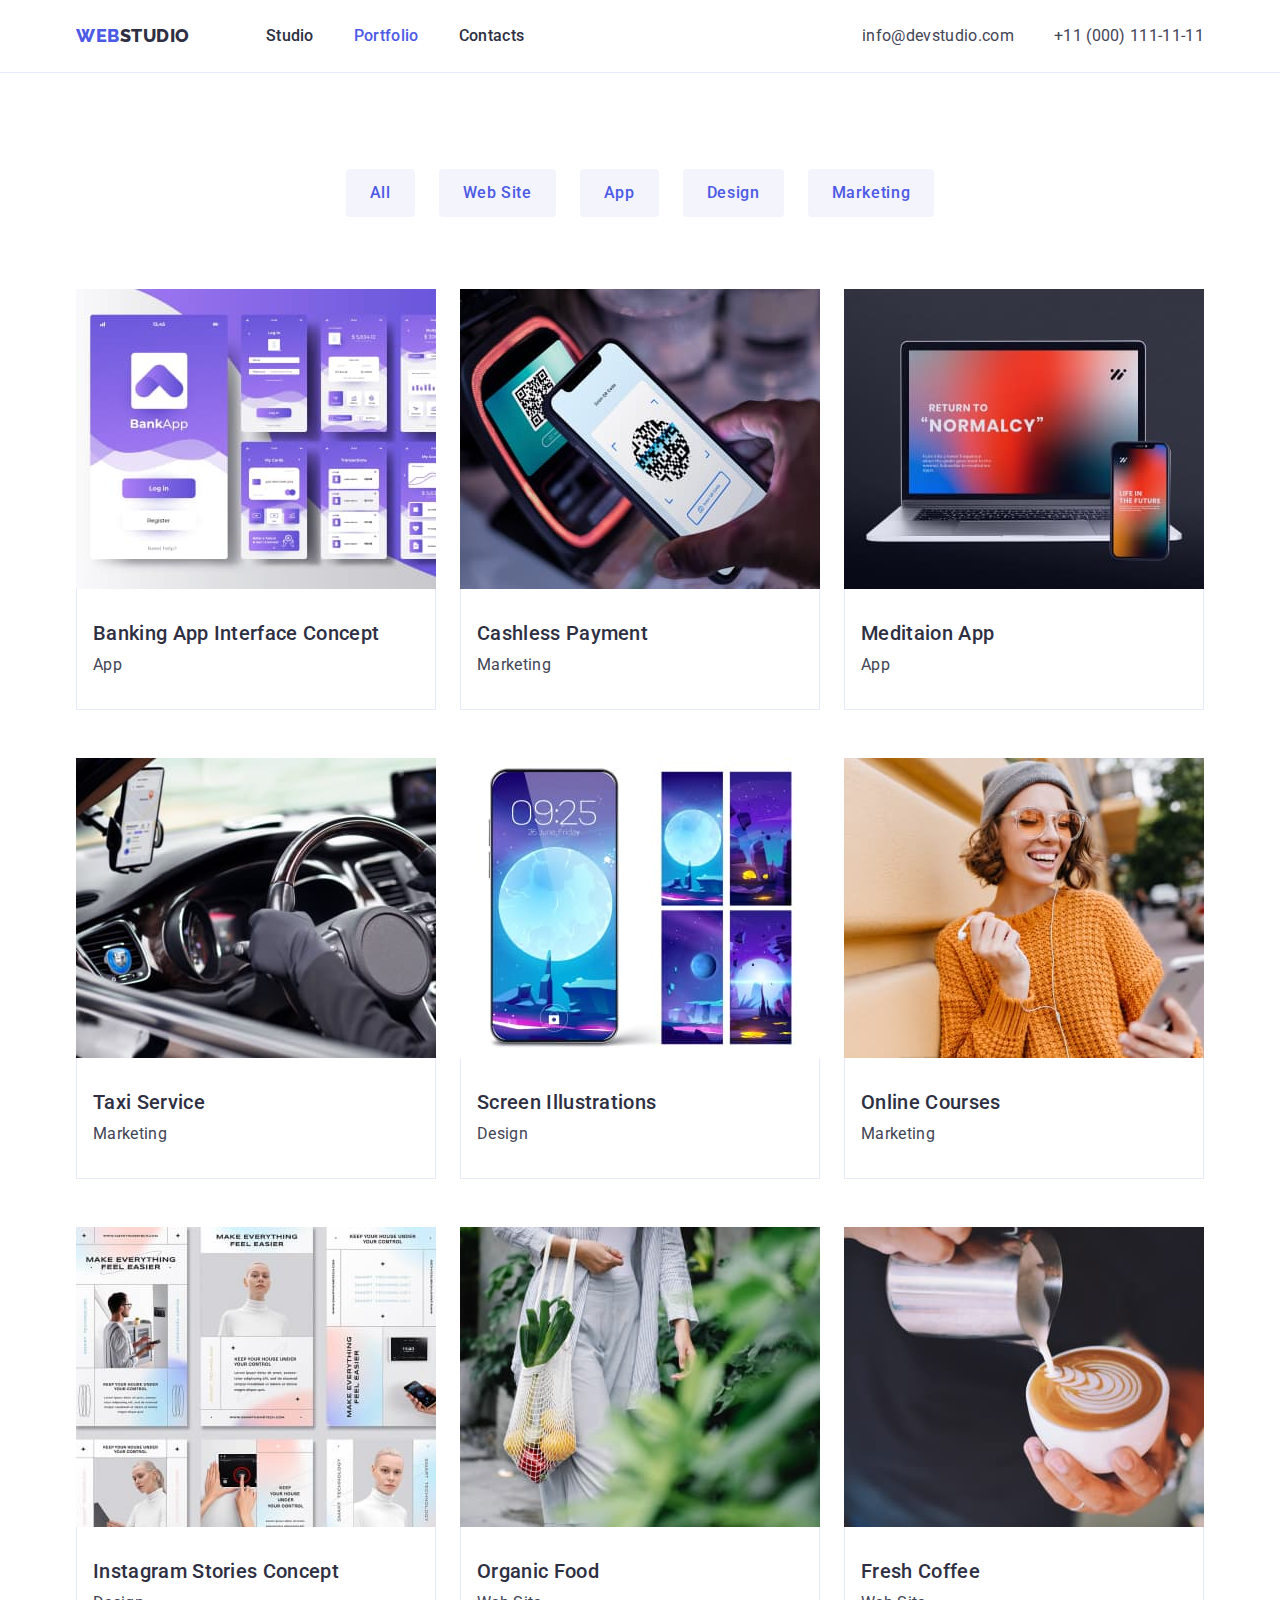
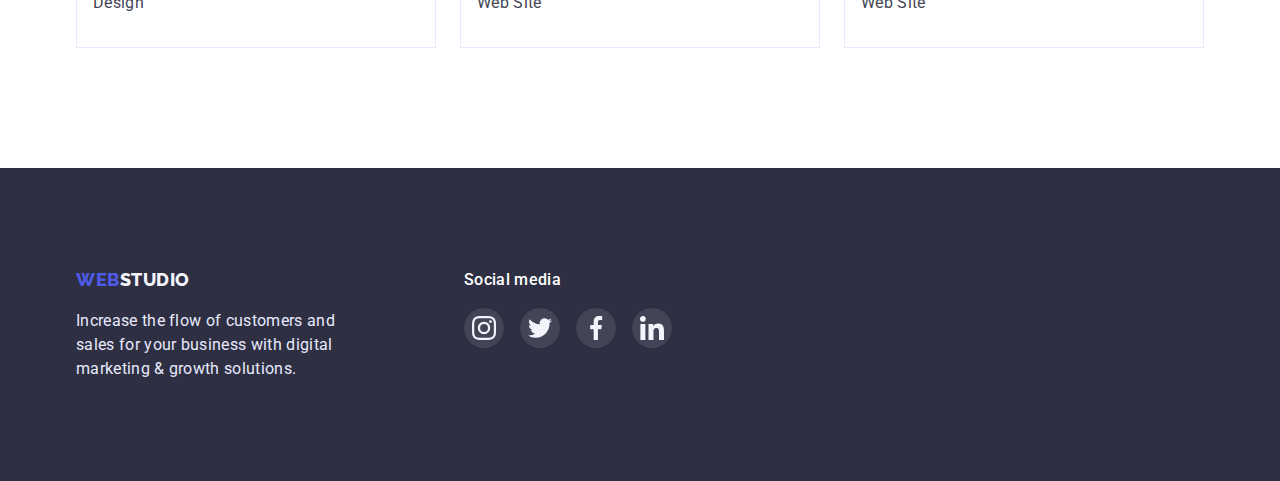
==== portfolio.html @ ae58b8f3 "1" ====
<!DOCTYPE html>
<html lang="en">

<head>
    <meta charset="UTF-8">
    <meta http-equiv="X-UA-Compatible" content="IE=edge">
    <meta name="viewport" content="width=device-width, initial-scale=1.0">
    <title>Document</title>
    <link
        href="https://fonts.googleapis.com/css2?family=Raleway:wght@800&family=Roboto:wght@400;500;700;900&display=swap"
        rel="stylesheet">
    <link rel="stylesheet"
        href="https://cdnjs.cloudflare.com/ajax/libs/modern-normalize/1.1.0/modern-normalize.min.css">
    <link rel="stylesheet" href="./css/styles.css">
</head>

<body>
    <header class="header">
        <div class="container flex-container">
            <nav class="header-navi">
                <a href="index.html" class="logo link"><span class="logo-blue">web</span>studio</a>

                <ul class="header-link">
                    <li class="navi-first"><a href="index.html" class="link hov">Studio</a></li>
                    <li class="navi-first"><a href="portfolio.html" class="link hov current">Portfolio</a></li>
                    <li class="navi-first"><a href="" class="link hov">Contacts</a></li>
                </ul>
            </nav>
            <ul class="header-navi-sect">
                <li class="navi-second"><a href="mailto:info@devstudio.com" class="link hov">info@devstudio.com</a>
                </li>
                <li class="navi-second"><a href="tel:+11(000)1111111" class="link hov">+11 (000) 111-11-11</a>
                </li>

            </ul>
        </div>
    </header>
    <main>
        <section class="many-buttons">
            <h1 class="not-text">скритий заголовок</h1>
            <div class="container">
                <ul class="many-buttons-link">
                    <li class="many-buttons-li"><button class="btn" type="button">All</button></li>
                    <li class="many-buttons-li"><button class="btn" type="button">Web Site</button></li>
                    <li class="many-buttons-li"><button class="btn" type="button">App</button></li>
                    <li class="many-buttons-li"><button class="btn" type="button">Design</button></li>
                    <li class="many-buttons-li"><button class="btn" type="button">Marketing</button></li>
                </ul>
            </div>
            <div class="container">
                <ul class="card-set-sec">
                    <li class="many-ikon"><a class="link" href=""><img src="./images/bankingappinterfaceconcept.jpg"
                                alt="banking" width="360">
                            <div class="card-item">
                                <h3 class="many-ikon-name">Banking App Interface Concept</h3>
                                <p class="many-ikon-text">App</p>
                            </div>
                        </a>
                    </li>
                    <li class="many-ikon"><a class="link" href=""><img src="./images/cashlesspayment.jpg"
                                alt="cashlesspayment" width="360">
                            <div class="card-item">
                                <h3 class="many-ikon-name">Cashless Payment</h3>
                                <p class="many-ikon-text">Marketing</p>
                            </div>
                        </a>
                    </li>
                    <li class="many-ikon"><a class="link" href=""><img src="./images/meditaionapp.jpg"
                                alt="meditaionapp" width="360">
                            <div class="card-item">
                                <h3 class="many-ikon-name">Meditaion App</h3>
                                <p class="many-ikon-text">App</p>
                            </div>
                        </a>
                    </li>
                    <li class="many-ikon"><a class="link" href=""><img src="./images/taxiservice.jpg" alt="taxiservice"
                                width="360">
                            <div class="card-item">
                                <h3 class="many-ikon-name">Taxi Service</h3>
                                <p class="many-ikon-text">Marketing</p>
                            </div>
                        </a>
                    </li>
                    <li class="many-ikon"><a class="link" href=""><img src="./images/screenillustrations.jpg"
                                alt="screenillustrations" width="360">
                            <div class="card-item">
                                <h3 class="many-ikon-name">Screen Illustrations</h3>
                                <p class="many-ikon-text">Design</p>
                            </div>
                        </a>
                    </li>
                    <li class="many-ikon"><a class="link" href=""><img src="./images/onlinecourses.jpg"
                                alt="onlinecourses" width="360">
                            <div class="card-item">
                                <h3 class="many-ikon-name">Online Courses</h3>
                                <p class="many-ikon-text">Marketing</p>
                            </div>
                        </a>
                    </li>
                    <li class="many-ikon"><a class="link" href=""><img src="./images/instagramstoriesconcept.jpg"
                                alt="instagramstoriesconcept" width="360">
                            <div class="card-item">
                                <h3 class="many-ikon-name">Instagram Stories Concept</h3>
                                <p class="many-ikon-text">Design</p>
                            </div>
                        </a>
                    </li>
                    <li class="many-ikon"><a class="link" href=""><img src="./images/organicfood.jpg" alt="organicfood"
                                width="360">
                            <div class="card-item">
                                <h3 class="many-ikon-name">Organic Food</h3>
                                <p class="many-ikon-text">Web Site</p>
                            </div>
                        </a>
                    </li>
                    <li class="many-ikon"><a class="link" href=""><img src="./images/freshcoffee.jpg" alt="freshcoffee"
                                width="360">
                            <div class="card-item">
                                <h3 class="many-ikon-name">Fresh Coffee</h3>
                                <p class="many-ikon-text">Web Site</p>
                            </div>
                        </a>
                    </li>
                </ul>
            </div>
        </section>

    </main>
    <footer class="footer">
        <div class="container footer-container">
            <div>
                <a href="index.html" class="logo link"><span class="logo-blue">web</span><span
                        class="logo logo-white">studio</span></a>
                <p class="footer-text">Increase the flow of customers and sales for your business with digital marketing
                    &
                    growth solutions.</p>
            </div>

            <div class="footer-soc">
                <p class="footer-soc-text">Social media</p>
                <ul class="footer-soc-btn">
                    <li><a class="footer-soc-li link" href="https../instagram.com" aria-label="instagram"
                            target="_blank" rel="noopener noreferrer">
                            <svg class="footer-soc-icon" width="24" height="24">
                                <use href="./images/icons.svg#icon-instagram"></use>
                            </svg>
                        </a>
                    </li>
                    <li>
                        <a class="footer-soc-li link" href="https../twitter.com" aria-label="instagram" target="_blank"
                            rel="noopener noreferrer">
                            <svg class="footer-soc-icon" width="24" height="24">
                                <use href="./images/icons.svg#icon-twitter"></use>
                            </svg>
                        </a>
                    </li>
                    <li>
                        <a class="footer-soc-li link" href="https../facebook.com" aria-label="instagram" target="_blank"
                            rel="noopener noreferrer">
                            <svg class="footer-soc-icon" width="24" height="24">
                                <use href="./images/icons.svg#icon-facebook"></use>
                            </svg>
                        </a>
                    </li>
                    <li>
                        <a class="footer-soc-li link" href="https../linkedin.com" aria-label="instagram" target="_blank"
                            rel="noopener noreferrer">
                            <svg class="footer-soc-icon" width="24" height="24">
                                <use href="./images/icons.svg#icon-linkedin"></use>
                            </svg>
                        </a>
                    </li>
                </ul>
            </div>
        </div>
    </footer>

</body>

</html>
---- css/styles.css ----
:root {
  /*head*/
  --logo-first: #4d5ae5;
  --logo-sec: #2e2f42;
  --logo-thr: #f4f4fd;
  --head-text: #2e2f42;
  --head-adres: #434455;
  /*main*/
  --hero-text: #ffffff;
  --hero-button-text: #ffffff;
  --hero-button: #4d5ae5;
  --text-main: #434455;
  --text-accent: #2e2f42;
  --text-accent-h2: #2e2f42;
  --bgr-main: #2e2f42;
  --bgr-first: #e5e5e5;
  --bgr-sec: #f4f4fd;
  --bgr-many-button: #f4f4fd;
  --text-many-button: #4d5ae5;
  --link: #404bbf;
  --social-btn-comand1: #4d5ae5;
  --social-btn-comand2: #404bbf;
  --social-btn-logo: #f4f4fd;
  /*about*/
  --about-svg: #f4f4fd;
  /*customers*/
  --customers-logo: #8e8f99;
  --customers-logo2: #404bbf;
  /*footer*/
  --footer-text: #e7e9fc;
  --footer-soc-text: #ffffff;
  --footer-logo-hover: #31d0aa;
  /*size distaition*/
}
/*border-box-main*/
*,
*::before,
*::after {
  box-sizing: border-box;
}
body {
  font-family: "Roboto", sans-serif;
  font-size: 16px;
  letter-spacing: 0.02em;
  color: var(--text-main);
}
/*reset standart style*/
h1,
h2,
h3,
h4,
h5,
h6,
p {
  margin: 0;
}
ol,
ul {
  list-style: none;
  padding-left: 0;
  margin: 0;
}
img {
  display: block;
  max-width: 100%;
  height: auto;
}
button {
  display: block;
  cursor: pointer;
  border: none;
  border-radius: 4px;
}
.container {
  width: 1158px;
  padding: 0 15px;
  margin: 0 auto;
}

/*imposibl*/
.link {
  text-decoration: none;
}

/*header*/
.header-navi {
  display: flex;
  align-items: center;
}
.header {
  border-bottom: 1px solid #e7e9fc;
}
.logo-blue {
  color: var(--logo-first);
}
.logo {
  font-family: "Raleway";
  font-style: normal;
  font-weight: 800;
  font-size: 18px;
  line-height: 1.33;
  letter-spacing: 0.03em;
  text-transform: uppercase;
  color: var(--logo-sec);
}
.logo:hover,
.logo:focus {
  color: var(--logo-first);
}
.header-link {
  display: flex;
  align-items: center;
  margin-left: 76px;
  gap: 40px;
}
.flex-container {
  display: flex;
  align-items: center;
}
.navi-first > .link {
  font-weight: 500;
  line-height: 1.5;
  color: var(--head-text);
  padding: 24px 0;
  display: block;
}
.link.current {
  color: var(--logo-first);
}
.header-navi-sect {
  margin-left: auto;
  display: flex;
  align-items: center;
  gap: 40px;
}

.navi-second > .link {
  color: var(--head-adres);
  line-height: 1.5;
}

.hov:hover,
.hov:focus {
  color: var(--link);
}

/*----------main------------*/
/*-------section-hero--------*/
.hero {
  background-color: var(--bgr-main);
  background-image: linear-gradient(
      rgba(46, 47, 66, 0.7),
      rgba(46, 47, 66, 0.7)
    ),
    url(../images/bg-img.jpg);
  background-repeat: no-repeat;
  background-position: center;
  background-size: cover;
  max-width: 1440px;
  margin-left: auto;
  margin-right: auto;

  padding: 188px 0;
  text-align: center;
  margin-left: auto;
  margin-right: auto;
}
.hero-text {
  font-weight: 700;
  font-size: 56px;
  line-height: 1.07;
  letter-spacing: 0.02em;
  color: var(--hero-text);
  margin: 0 auto;
  max-width: 498px;
  margin-bottom: 48px;
}
.hero-button {
  background-color: var(--hero-button);
  color: var(--hero-button-text);
  font-family: "Roboto";
  font-size: 16px;
  line-height: 1.5;
  font-style: normal;
  font-weight: 500;
  letter-spacing: 0.04em;
  cursor: pointer;
  padding: 16px 32px;
  margin-left: auto;
  margin-right: auto;
}
.hero-button:hover,
.hero-button:focus {
  background-color: var(--link);
}
/*-------section about-------*/
.card-set-first {
  display: flex;
  flex-wrap: wrap;
  gap: 24px;
}
.about-co {
  padding-top: 120px;
  padding-bottom: 120px;
}
.about-li {
  width: 264px;
  height: 104px;
}
.about-svg {
  display: flex;
  width: 264px;
  height: 112px;
  justify-content: center;
  align-items: center;
  background-color: var(--about-svg);
}
.about-work {
  font-weight: 500;
  font-size: 20px;
  line-height: 1.2;
  letter-spacing: 0.02em;
  color: var(--text-accent);
  padding-top: 8px;
}
.about-text {
  line-height: 1.5;
  margin-top: 8px;
  color: var(--text-main);
}
/*------- section wawd------*/
.wawd {
  padding-bottom: 120px;
  padding-top: 120px;
}
.wawd-title {
  font-weight: 700;
  font-size: 36px;
  line-height: 1.11;
  letter-spacing: 0.02em;
  text-align: center;
  text-transform: capitalize;
  color: var(--text-accent-h2);
  margin-bottom: 72px;
}
/*--------section our team---------*/
.comand {
  background-color: var(--bgr-sec);
  padding: 120px 0;
}
.comand-title {
  font-weight: 700;
  font-size: 36px;
  line-height: 1.11;
  text-align: center;
  text-transform: capitalize;
  color: var(--text-accent-h2);
  margin-bottom: 72px;
}
.social-btm {
  display: flex;
  justify-content: space-between;
}
.social-li {
  display: flex;
  align-items: center;
  justify-content: center;
  width: 40px;
  height: 40px;
  background-color: var(--social-btn-comand1);
  border-radius: 50px;
  fill: var(--social-btn-logo);
}
.social-li:hover,
.social-li:hover {
  background-color: var(--social-btn-comand2);
}
.comand-li {
  background: #ffffff;
  box-shadow: 0px 1px 6px rgba(46, 47, 66, 0.08),
    0px 1px 1px rgba(46, 47, 66, 0.16), 0px 2px 1px rgba(46, 47, 66, 0.08);
  border-radius: 0px 0px 4px 4px;
}

.comand-name {
  font-weight: 500;
  font-size: 20px;
  line-height: 1.2;
  text-align: center;
  color: var(--text-accent);
}
.comand-position {
  line-height: 1.5;
  text-align: center;
  color: var(--text-main);
  margin-top: 8px;
  margin-bottom: 8px;
}
.card-item {
  border: 1px solid #e7e9fc;
  padding: 32px 16px;
  border-top: none;
}
/*--------Cotumers-------------*/
.customers {
  padding-top: 130px;
  padding-bottom: 120px;
}
.customer-ul {
  display: flex;
  justify-content: center;
  gap: 24px;
}
.customers-title {
  font-weight: 700;
  font-size: 36px;
  line-height: 1.11;
  text-align: center;
  letter-spacing: 0.02em;
  text-transform: capitalize;
  color: var(--text-accent-h2);
  margin-bottom: 72px;
}
.customer-logo {
  color: var(--customers-logo);
  display: flex;
  align-items: center;
  justify-content: center;
  width: 168px;
  height: 88px;
  border: 1px solid var(--customers-logo);
  border-radius: 4px;
}
.customer-icon {
  fill: currentColor;
}
.customer-logo:hover,
.customer-logo:focus {
  color: var(--customers-logo2);
  border: 1px solid var(--customers-logo2);
}

/*------------footer----------*/
.footer {
  background-color: var(--bgr-main);
  line-height: 1.5;
  padding: 100px 0;
}
.logo-white {
  font-weight: 800;
  font-size: 18px;
  line-height: 24px;
  letter-spacing: 0.03em;
  text-transform: uppercase;
  color: var(--logo-thr);
}
.footer-text {
  color: var(--footer-text);
  max-width: 268px;
  margin-top: 16px;
}
.footer-container {
  display: flex;
}
.footer-soc {
  margin-left: 120px;
}
.footer-soc-text {
  color: var(--footer-soc-text);
  font-weight: 500;
  font-size: 16px;
  line-height: 1.5;
  letter-spacing: 0.02em;
  padding-bottom: 16px;
}
.footer-soc-li {
  display: flex;
  align-items: center;
  justify-content: center;
  width: 40px;
  height: 40px;
  background-color: rgba(255, 255, 255, 0.1);
  border-radius: 50px;
  fill: var(--social-btn-logo);
}
.footer-soc-li:hover,
.footer-soc-li:focus {
  background-color: var(--footer-logo-hover);
}
.footer-soc-btn {
  display: flex;
  gap: 16px;
}
/*-------portfolio------*/
/*---------section- btn--------*/
.many-buttons {
  padding-top: 96px;
  padding-bottom: 120px;
}
.btn {
  font-family: "Roboto";
  font-size: 16px;
  background-color: var(--bgr-many-button);
  font-weight: 500;
  line-height: 1.5;
  letter-spacing: 0.04em;
  color: var(--text-many-button);
  cursor: pointer;
  padding: 12px 24px;
}
.btn:hover,
.btn:focus {
  color: var(--hero-button-text);
  background-color: var(--link);
}
.many-buttons-link {
  display: flex;
  justify-content: center;
  gap: 24px;
}
.not-text {
  position: absolute;
  width: 1px;
  height: 1px;
  margin: -1px;
  border: 0;
  padding: 0;
  white-space: nowrap;
  clip-path: inset(100%);
  clip: rect(0 0 0 0);
  overflow: hidden;
}
/*---------many buttons-----*/

.card-set-sec {
  display: flex;
  flex-wrap: wrap;
  row-gap: 48px;
  column-gap: 24px;
  margin-top: 72px;
}

/*-------sectiom-many-ikon------*/
.many-ikon-name {
  font-weight: 500;
  font-size: 20px;
  line-height: 1.2;
  color: var(--text-accent);
}
.many-ikon-text {
  line-height: 1.5;
  color: var(--text-main);
  margin-top: 8px;
}
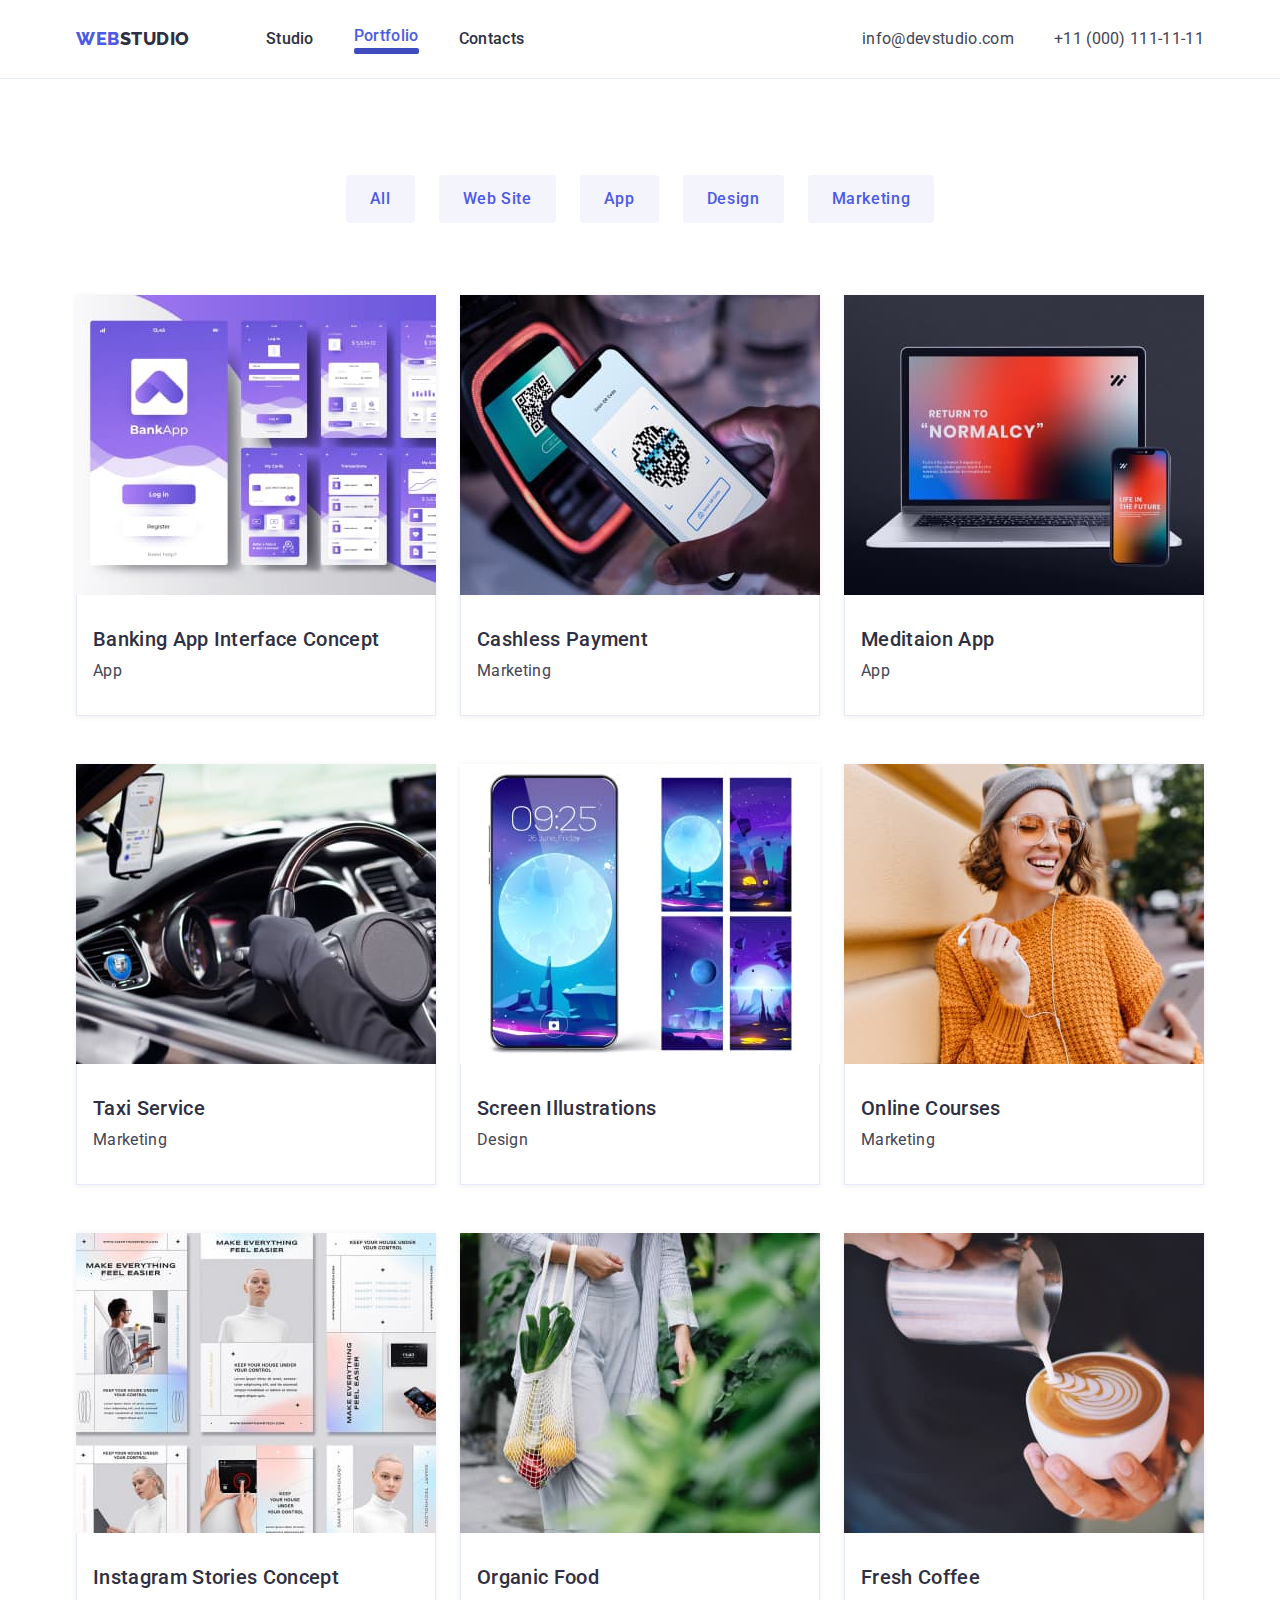
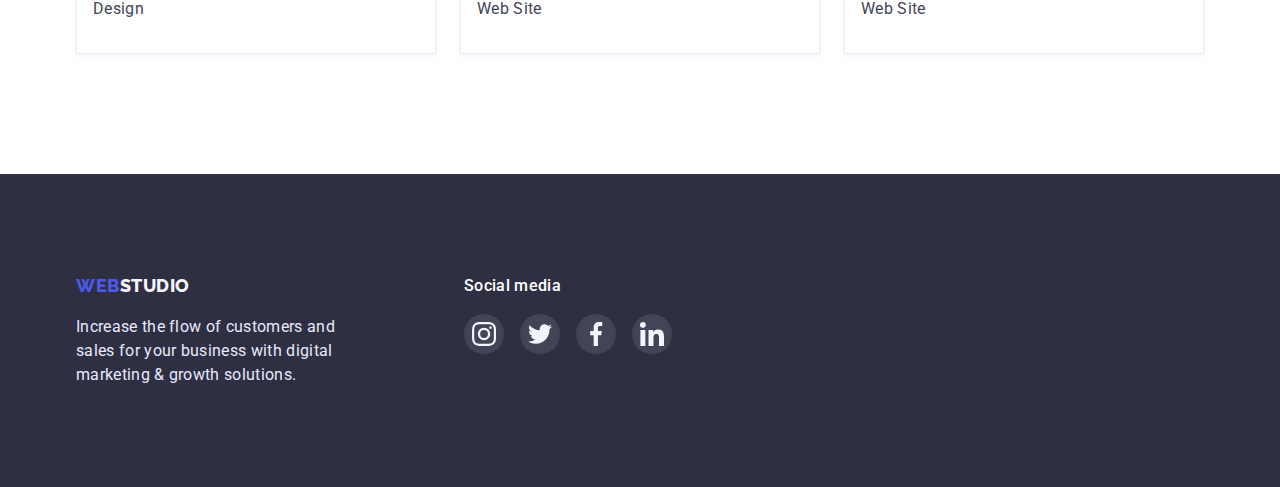
==== commit a7aa9bac: "1" ====
--- a/portfolio.html
+++ b/portfolio.html
@@ -21,9 +21,10 @@
                 <a href="index.html" class="logo link"><span class="logo-blue">web</span>studio</a>
 
                 <ul class="header-link">
-                    <li class="navi-first"><a href="index.html" class="link hov">Studio</a></li>
-                    <li class="navi-first"><a href="portfolio.html" class="link hov current">Portfolio</a></li>
-                    <li class="navi-first"><a href="" class="link hov">Contacts</a></li>
+                    <li class="navi-first"><a href="index.html" class="navi-first-li link hov">Studio</a></li>
+                    <li class="navi-first"><a href="portfolio.html" class="navi-first-li link hov current">Portfolio</a>
+                    </li>
+                    <li class="navi-first"><a href="" class="navi-first-li link hov">Contacts</a></li>
                 </ul>
             </nav>
             <ul class="header-navi-sect">
@@ -49,15 +50,15 @@
             </div>
             <div class="container">
                 <ul class="card-set-sec">
-                    <li class="many-ikon"><a class="link" href=""><img src="./images/bankingappinterfaceconcept.jpg"
-                                alt="banking" width="360">
+                    <li class="many-ikon li"><a class="card-link link" href=""><img
+                                src="./images/bankingappinterfaceconcept.jpg" alt="banking" width="360">
                             <div class="card-item">
                                 <h3 class="many-ikon-name">Banking App Interface Concept</h3>
                                 <p class="many-ikon-text">App</p>
                             </div>
                         </a>
                     </li>
-                    <li class="many-ikon"><a class="link" href=""><img src="./images/cashlesspayment.jpg"
+                    <li class="many-ikon li"><a class="card-link link" href=""><img src="./images/cashlesspayment.jpg"
                                 alt="cashlesspayment" width="360">
                             <div class="card-item">
                                 <h3 class="many-ikon-name">Cashless Payment</h3>
@@ -65,7 +66,7 @@
                             </div>
                         </a>
                     </li>
-                    <li class="many-ikon"><a class="link" href=""><img src="./images/meditaionapp.jpg"
+                    <li class="many-ikon li"><a class="card-link link" href=""><img src="./images/meditaionapp.jpg"
                                 alt="meditaionapp" width="360">
                             <div class="card-item">
                                 <h3 class="many-ikon-name">Meditaion App</h3>
@@ -73,23 +74,23 @@
                             </div>
                         </a>
                     </li>
-                    <li class="many-ikon"><a class="link" href=""><img src="./images/taxiservice.jpg" alt="taxiservice"
-                                width="360">
+                    <li class="many-ikon li"><a class="card-link link" href=""><img src="./images/taxiservice.jpg"
+                                alt="taxiservice" width="360">
                             <div class="card-item">
                                 <h3 class="many-ikon-name">Taxi Service</h3>
                                 <p class="many-ikon-text">Marketing</p>
                             </div>
                         </a>
                     </li>
-                    <li class="many-ikon"><a class="link" href=""><img src="./images/screenillustrations.jpg"
-                                alt="screenillustrations" width="360">
+                    <li class="many-ikon li"><a class="card-link link" href=""><img
+                                src="./images/screenillustrations.jpg" alt="screenillustrations" width="360">
                             <div class="card-item">
                                 <h3 class="many-ikon-name">Screen Illustrations</h3>
                                 <p class="many-ikon-text">Design</p>
                             </div>
                         </a>
                     </li>
-                    <li class="many-ikon"><a class="link" href=""><img src="./images/onlinecourses.jpg"
+                    <li class="many-ikon li"><a class="card-link link" href=""><img src="./images/onlinecourses.jpg"
                                 alt="onlinecourses" width="360">
                             <div class="card-item">
                                 <h3 class="many-ikon-name">Online Courses</h3>
@@ -97,24 +98,24 @@
                             </div>
                         </a>
                     </li>
-                    <li class="many-ikon"><a class="link" href=""><img src="./images/instagramstoriesconcept.jpg"
-                                alt="instagramstoriesconcept" width="360">
+                    <li class="many-ikon li"><a class="card-link link" href=""><img
+                                src="./images/instagramstoriesconcept.jpg" alt="instagramstoriesconcept" width="360">
                             <div class="card-item">
                                 <h3 class="many-ikon-name">Instagram Stories Concept</h3>
                                 <p class="many-ikon-text">Design</p>
                             </div>
                         </a>
                     </li>
-                    <li class="many-ikon"><a class="link" href=""><img src="./images/organicfood.jpg" alt="organicfood"
-                                width="360">
+                    <li class="many-ikon li"><a class="card-link link" href=""><img src="./images/organicfood.jpg"
+                                alt="organicfood" width="360">
                             <div class="card-item">
                                 <h3 class="many-ikon-name">Organic Food</h3>
                                 <p class="many-ikon-text">Web Site</p>
                             </div>
                         </a>
                     </li>
-                    <li class="many-ikon"><a class="link" href=""><img src="./images/freshcoffee.jpg" alt="freshcoffee"
-                                width="360">
+                    <li class="many-ikon li"><a class="card-link link" href=""><img src="./images/freshcoffee.jpg"
+                                alt="freshcoffee" width="360">
                             <div class="card-item">
                                 <h3 class="many-ikon-name">Fresh Coffee</h3>
                                 <p class="many-ikon-text">Web Site</p>
--- a/css/styles.css
+++ b/css/styles.css
@@ -138,7 +138,14 @@
   color: var(--head-adres);
   line-height: 1.5;
 }
-
+.navi-first-li.current::after {
+  content: "";
+  display: block;
+  width: 100%;
+  height: 6px;
+  background-color: var(--link);
+  border-radius: 2px;
+}
 .hov:hover,
 .hov:focus {
   color: var(--link);
@@ -157,9 +164,7 @@
   background-position: center;
   background-size: cover;
   max-width: 1440px;
-  margin-left: auto;
-  margin-right: auto;
-
+  height: 600px;
   padding: 188px 0;
   text-align: center;
   margin-left: auto;
@@ -205,7 +210,6 @@
 }
 .about-li {
   width: 264px;
-  height: 104px;
 }
 .about-svg {
   display: flex;
@@ -221,7 +225,7 @@
   line-height: 1.2;
   letter-spacing: 0.02em;
   color: var(--text-accent);
-  padding-top: 8px;
+  margin-top: 8px;
 }
 .about-text {
   line-height: 1.5;
@@ -231,7 +235,6 @@
 /*------- section wawd------*/
 .wawd {
   padding-bottom: 120px;
-  padding-top: 120px;
 }
 .wawd-title {
   font-weight: 700;
@@ -272,7 +275,7 @@
   fill: var(--social-btn-logo);
 }
 .social-li:hover,
-.social-li:hover {
+.social-li:focus {
   background-color: var(--social-btn-comand2);
 }
 .comand-li {
@@ -328,7 +331,7 @@
   justify-content: center;
   width: 168px;
   height: 88px;
-  border: 1px solid var(--customers-logo);
+  border: 1px solid currentColor;
   border-radius: 4px;
 }
 .customer-icon {
@@ -337,7 +340,6 @@
 .customer-logo:hover,
 .customer-logo:focus {
   color: var(--customers-logo2);
-  border: 1px solid var(--customers-logo2);
 }
 
 /*------------footer----------*/
@@ -371,7 +373,7 @@
   font-size: 16px;
   line-height: 1.5;
   letter-spacing: 0.02em;
-  padding-bottom: 16px;
+  margin-bottom: 16px;
 }
 .footer-soc-li {
   display: flex;
@@ -412,12 +414,15 @@
 .btn:focus {
   color: var(--hero-button-text);
   background-color: var(--link);
+  box-shadow: 0px 3px 1px rgba(0, 0, 0, 0.1), 0px 2px 1px rgba(0, 0, 0, 0.08),
+    0px 2px 2px rgba(0, 0, 0, 0.12);
 }
 .many-buttons-link {
   display: flex;
   justify-content: center;
   gap: 24px;
 }
+
 .not-text {
   position: absolute;
   width: 1px;
@@ -452,3 +457,12 @@
   color: var(--text-main);
   margin-top: 8px;
 }
+.card-link {
+  display: block;
+  box-shadow: 0px 1px 6px rgba(46, 47, 66, 0.08);
+}
+.card-link:hover,
+.card-link:focus {
+  box-shadow: 0px 1px 6px rgba(46, 47, 66, 0.08),
+    0px 1px 1px rgba(46, 47, 66, 0.16), 0px 2px 1px rgba(46, 47, 66, 0.08);
+}
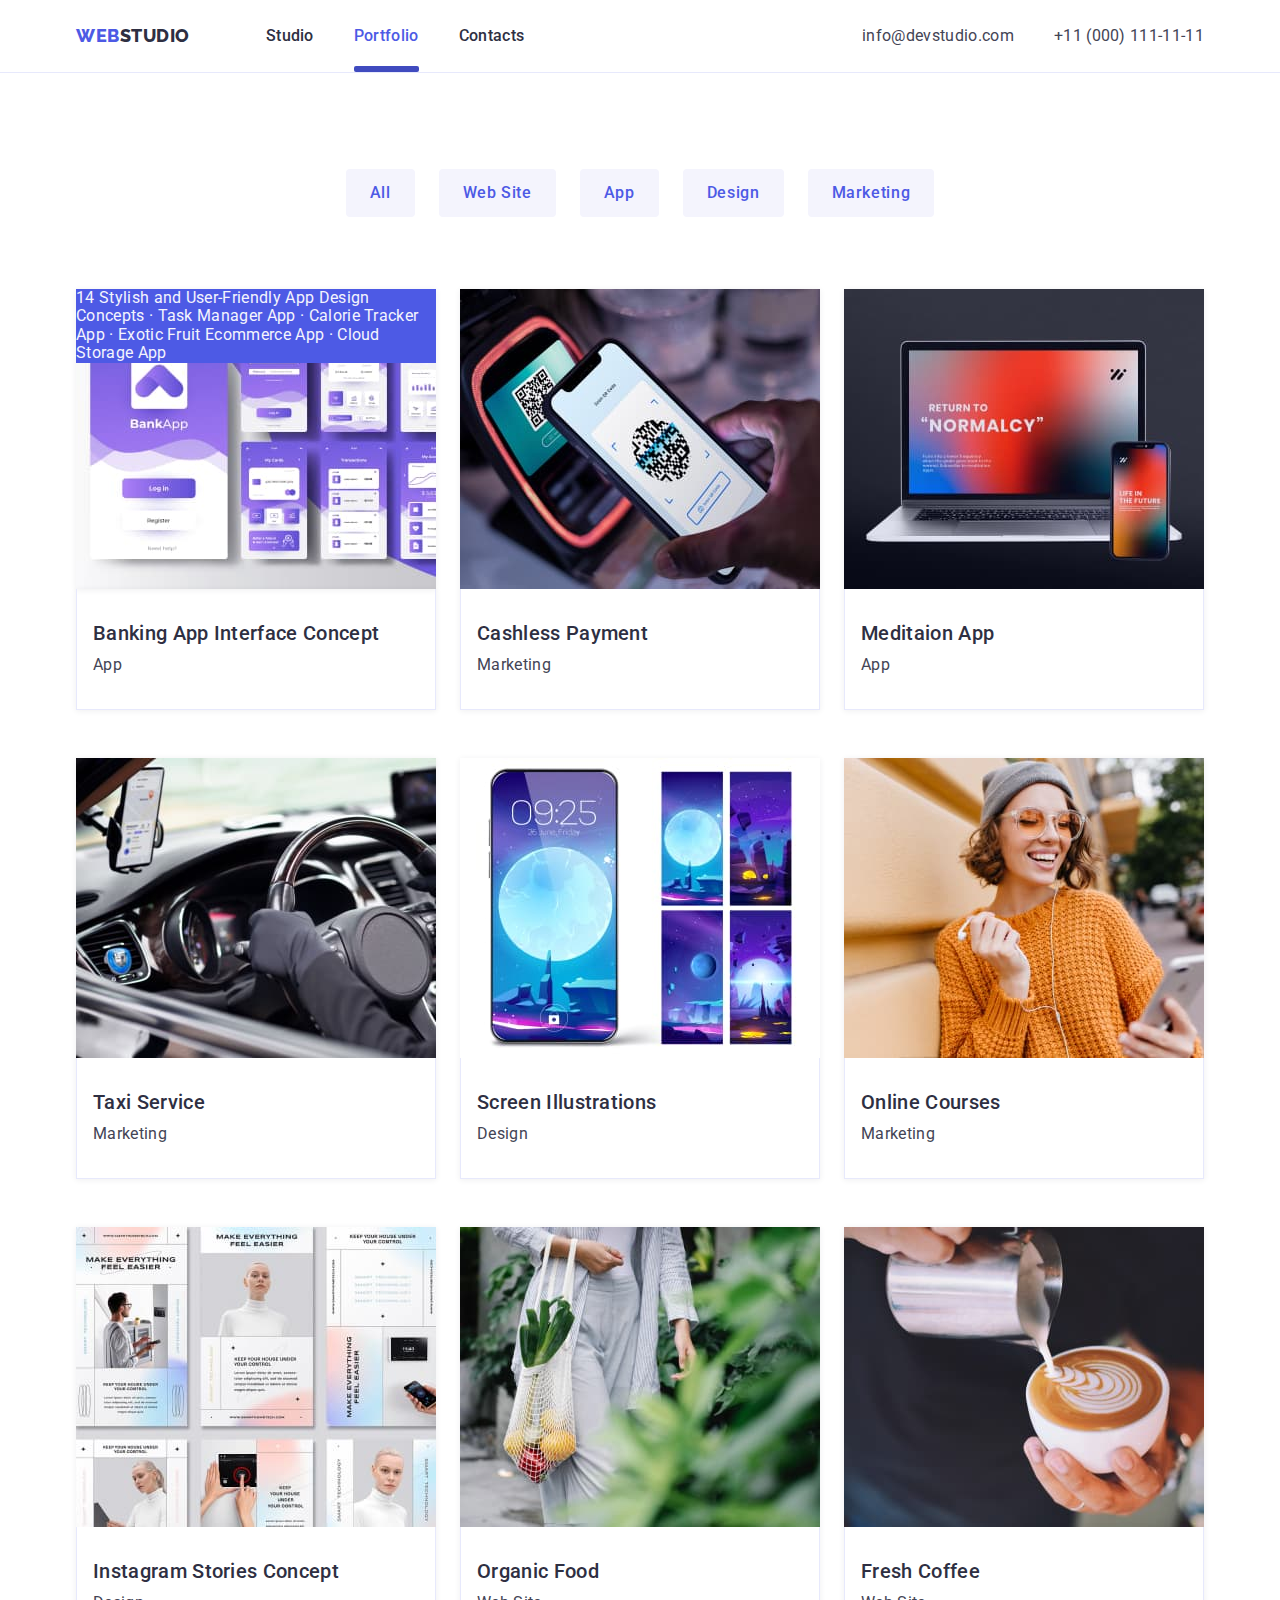
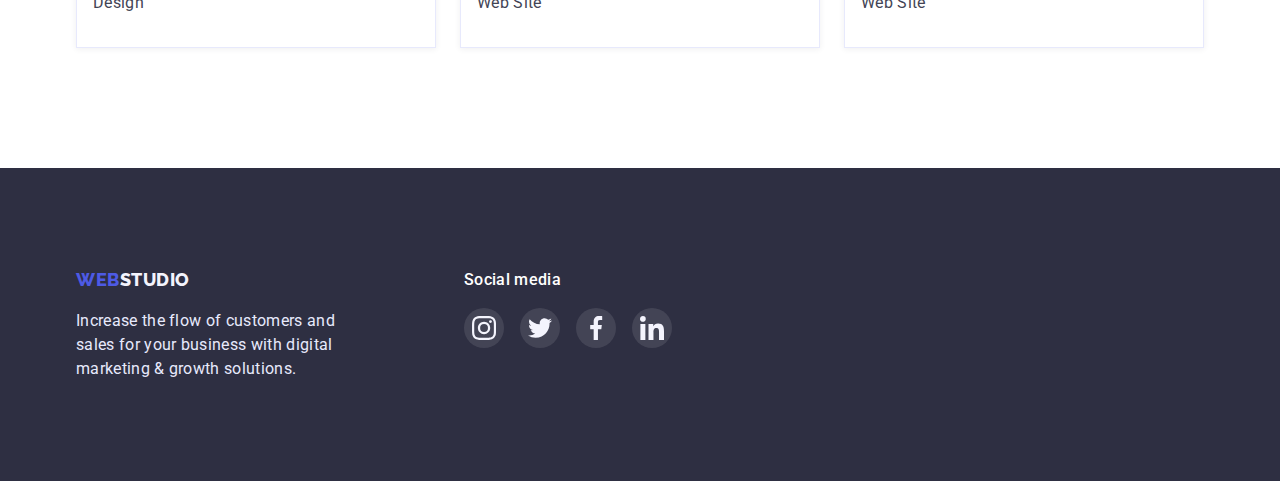
==== commit 5fd07c14: "1" ====
--- a/portfolio.html
+++ b/portfolio.html
@@ -50,12 +50,19 @@
             </div>
             <div class="container">
                 <ul class="card-set-sec">
-                    <li class="many-ikon li"><a class="card-link link" href=""><img
-                                src="./images/bankingappinterfaceconcept.jpg" alt="banking" width="360">
-                            <div class="card-item">
-                                <h3 class="many-ikon-name">Banking App Interface Concept</h3>
-                                <p class="many-ikon-text">App</p>
-                            </div>
+                    <li class="many-ikon li">
+                        <div>
+                            <a class="card-link link" href=""><img src="./images/bankingappinterfaceconcept.jpg"
+                                    alt="banking" width="360">
+                                <p class="overlay">14 Stylish and User-Friendly App Design Concepts · Task Manager App ·
+                                    Calorie Tracker App
+                                    · Exotic Fruit Ecommerce App ·
+                                    Cloud Storage App</p>
+                        </div>
+                        <div class="card-item">
+                            <h3 class="many-ikon-name">Banking App Interface Concept</h3>
+                            <p class="many-ikon-text">App</p>
+                        </div>
                         </a>
                     </li>
                     <li class="many-ikon li"><a class="card-link link" href=""><img src="./images/cashlesspayment.jpg"
--- a/css/styles.css
+++ b/css/styles.css
@@ -27,9 +27,13 @@
   --customers-logo: #8e8f99;
   --customers-logo2: #404bbf;
   /*footer*/
+
   --footer-text: #e7e9fc;
   --footer-soc-text: #ffffff;
   --footer-logo-hover: #31d0aa;
+  /*---overlay----*/
+  --overlay-text: #f4f4fd;
+  --overlay-bgr: #4d5ae5;
   /*size distaition*/
 }
 /*border-box-main*/
@@ -138,9 +142,14 @@
   color: var(--head-adres);
   line-height: 1.5;
 }
+.navi-first-li {
+  position: relative;
+}
 .navi-first-li.current::after {
   content: "";
   display: block;
+  position: absolute;
+  bottom: 0;
   width: 100%;
   height: 6px;
   background-color: var(--link);
@@ -444,6 +453,17 @@
   column-gap: 24px;
   margin-top: 72px;
 }
+.card-link {
+  position: relative;
+  display: block;
+}
+.overlay {
+  color: var(--overlay-text);
+  background-color: var(--overlay-bgr);
+  position: absolute;
+  left: 0;
+  top: 0;
+}
 
 /*-------sectiom-many-ikon------*/
 .many-ikon-name {
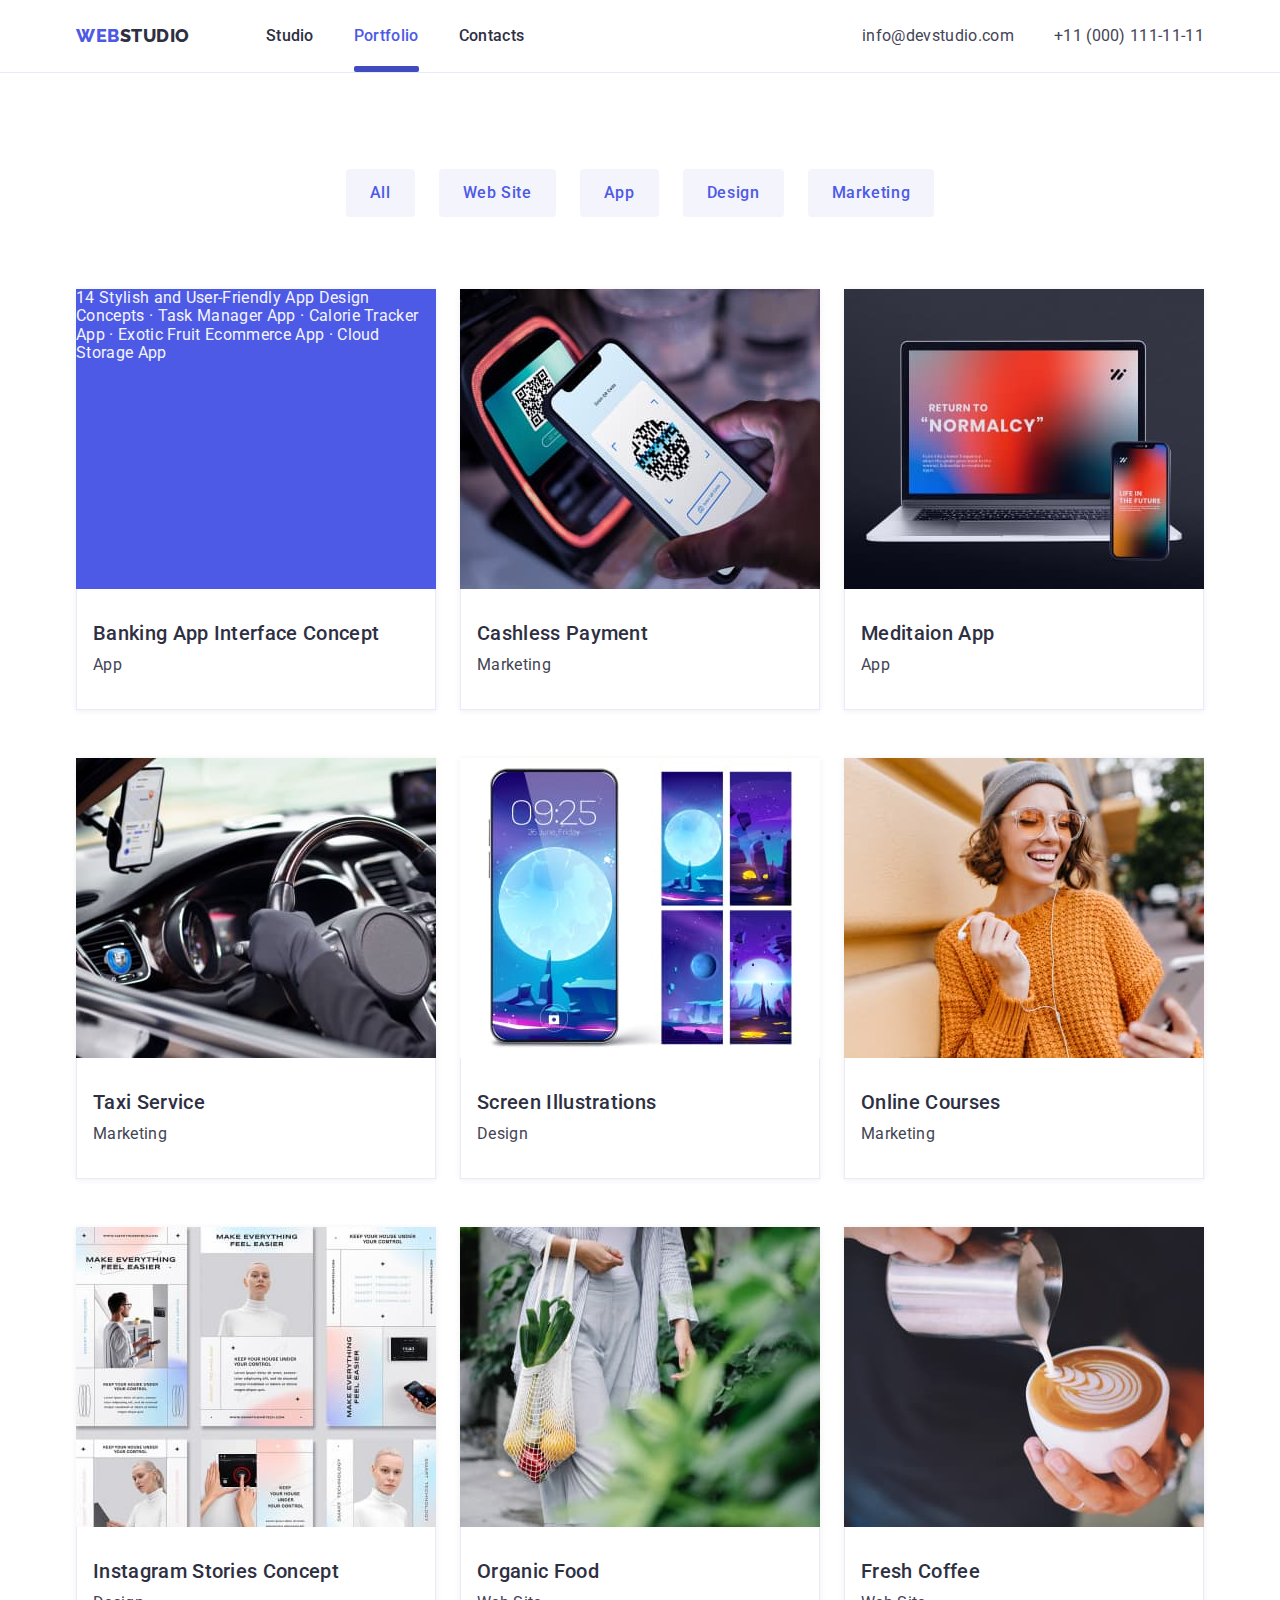
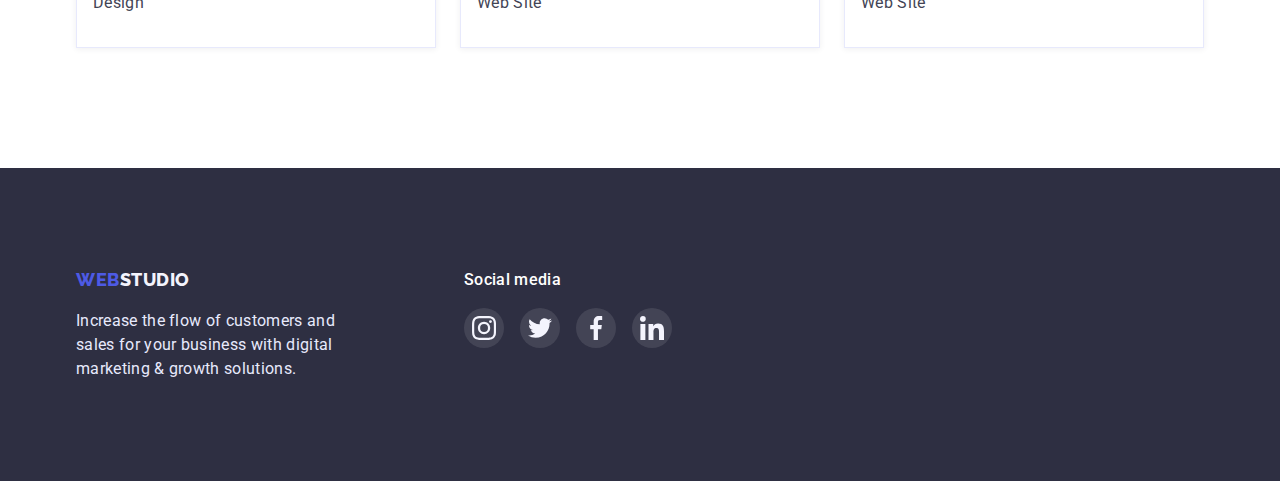
==== commit 7da8729d: "1" ====
--- a/portfolio.html
+++ b/portfolio.html
@@ -51,18 +51,18 @@
             <div class="container">
                 <ul class="card-set-sec">
                     <li class="many-ikon li">
-                        <div>
-                            <a class="card-link link" href=""><img src="./images/bankingappinterfaceconcept.jpg"
-                                    alt="banking" width="360">
+                        <a class="card-link link" href="">
+                            <div class="card-link-img">
+                                <img src="./images/bankingappinterfaceconcept.jpg" alt="banking" width="360">
                                 <p class="overlay">14 Stylish and User-Friendly App Design Concepts · Task Manager App ·
                                     Calorie Tracker App
                                     · Exotic Fruit Ecommerce App ·
                                     Cloud Storage App</p>
-                        </div>
-                        <div class="card-item">
-                            <h3 class="many-ikon-name">Banking App Interface Concept</h3>
-                            <p class="many-ikon-text">App</p>
-                        </div>
+                            </div>
+                            <div class="card-item">
+                                <h3 class="many-ikon-name">Banking App Interface Concept</h3>
+                                <p class="many-ikon-text">App</p>
+                            </div>
                         </a>
                     </li>
                     <li class="many-ikon li"><a class="card-link link" href=""><img src="./images/cashlesspayment.jpg"
--- a/css/styles.css
+++ b/css/styles.css
@@ -454,8 +454,10 @@
   margin-top: 72px;
 }
 .card-link {
+  display: block;
+}
+.card-link-img {
   position: relative;
-  display: block;
 }
 .overlay {
   color: var(--overlay-text);
@@ -463,6 +465,8 @@
   position: absolute;
   left: 0;
   top: 0;
+  width: 100%;
+  height: 100%;
 }
 
 /*-------sectiom-many-ikon------*/
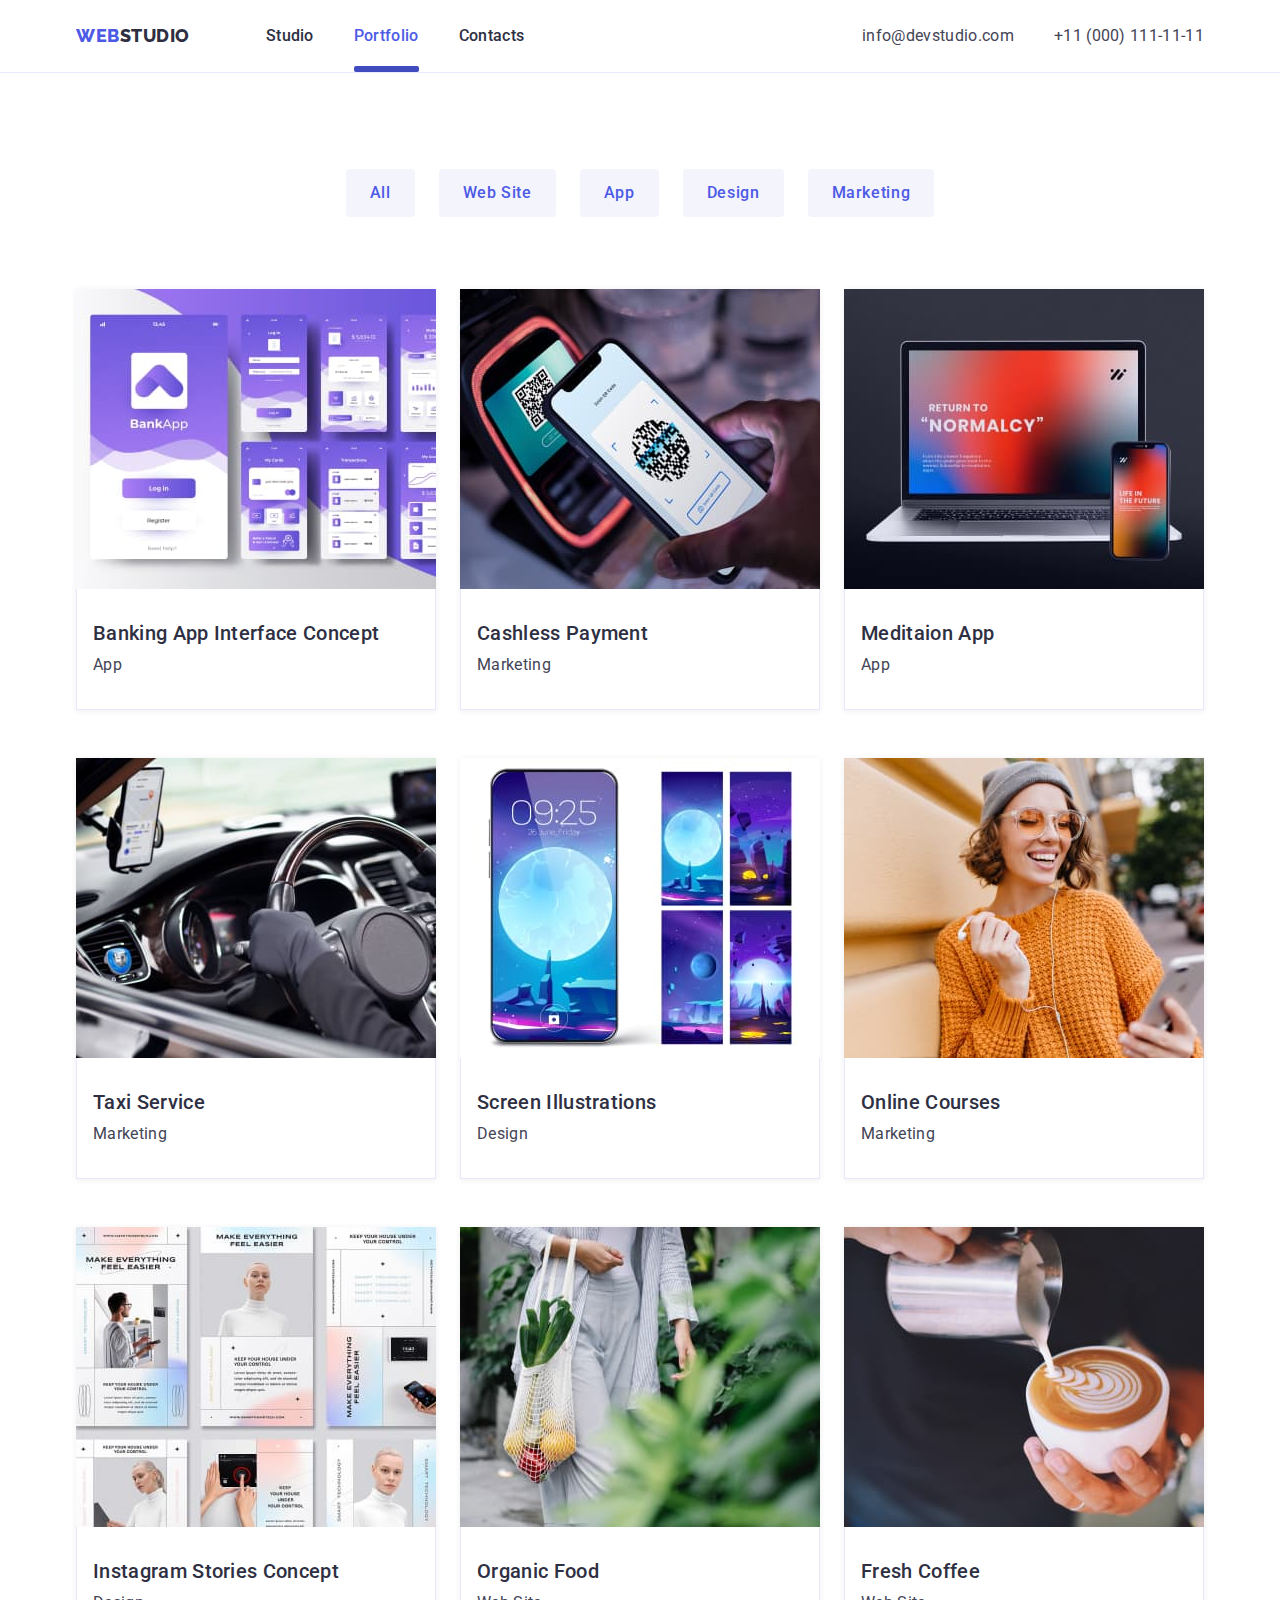
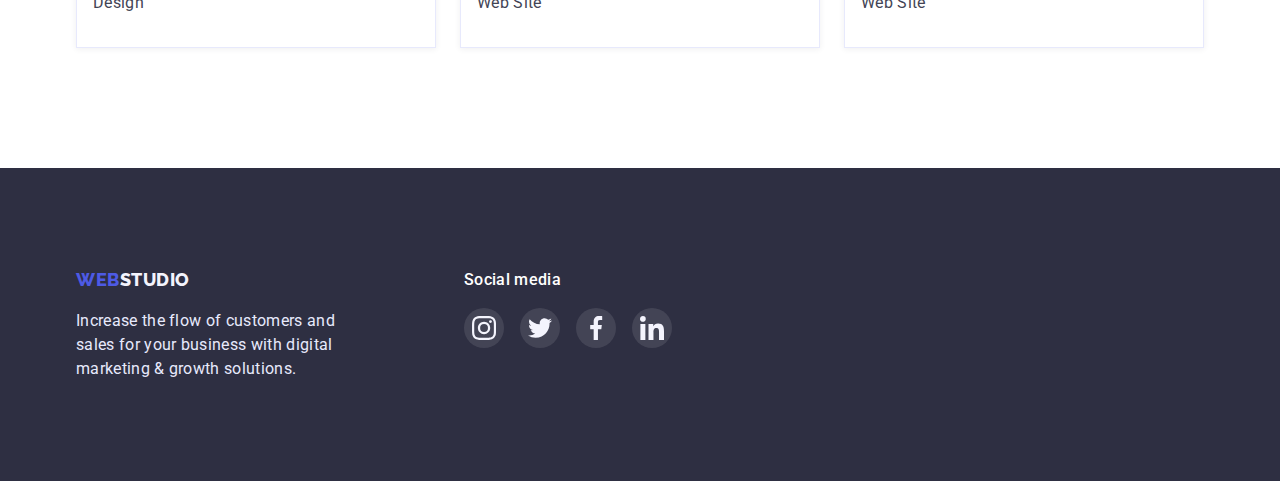
==== commit 0de7714e: "1" ====
--- a/portfolio.html
+++ b/portfolio.html
@@ -65,64 +65,121 @@
                             </div>
                         </a>
                     </li>
-                    <li class="many-ikon li"><a class="card-link link" href=""><img src="./images/cashlesspayment.jpg"
-                                alt="cashlesspayment" width="360">
+                    <li class="many-ikon li">
+                        <a class="card-link link" href="">
+                            <div class="card-link-img">
+                                <img src="./images/cashlesspayment.jpg" alt="cashlesspayment" width="360">
+                                <p class="overlay">14 Stylish and User-Friendly App Design Concepts · Task Manager App ·
+                                    Calorie Tracker App
+                                    · Exotic Fruit Ecommerce App ·
+                                    Cloud Storage App</p>
+                            </div>
                             <div class="card-item">
                                 <h3 class="many-ikon-name">Cashless Payment</h3>
                                 <p class="many-ikon-text">Marketing</p>
                             </div>
                         </a>
                     </li>
-                    <li class="many-ikon li"><a class="card-link link" href=""><img src="./images/meditaionapp.jpg"
-                                alt="meditaionapp" width="360">
+                    <li class="many-ikon li">
+                        <a class="card-link link" href="">
+                            <div class="card-link-img">
+                                <img src="./images/meditaionapp.jpg" alt="meditaionapp" width="360">
+                                <p class="overlay">14 Stylish and User-Friendly App Design Concepts · Task Manager App ·
+                                    Calorie Tracker App
+                                    · Exotic Fruit Ecommerce App ·
+                                    Cloud Storage App</p>
+                            </div>
                             <div class="card-item">
                                 <h3 class="many-ikon-name">Meditaion App</h3>
                                 <p class="many-ikon-text">App</p>
                             </div>
                         </a>
                     </li>
-                    <li class="many-ikon li"><a class="card-link link" href=""><img src="./images/taxiservice.jpg"
-                                alt="taxiservice" width="360">
+                    <li class="many-ikon li">
+                        <a class="card-link link" href="">
+                            <div class="card-link-img">
+                                <img src="./images/taxiservice.jpg" alt="taxiservice" width="360">
+                                <p class="overlay">14 Stylish and User-Friendly App Design Concepts · Task Manager App ·
+                                    Calorie Tracker App
+                                    · Exotic Fruit Ecommerce App ·
+                                    Cloud Storage App</p>
+                            </div>
                             <div class="card-item">
                                 <h3 class="many-ikon-name">Taxi Service</h3>
                                 <p class="many-ikon-text">Marketing</p>
                             </div>
                         </a>
                     </li>
-                    <li class="many-ikon li"><a class="card-link link" href=""><img
-                                src="./images/screenillustrations.jpg" alt="screenillustrations" width="360">
+                    <li class="many-ikon li">
+                        <a class="card-link link" href="">
+                            <div class="card-link-img">
+                                <img src="./images/screenillustrations.jpg" alt="screenillustrations" width="360">
+                                <p class="overlay">14 Stylish and User-Friendly App Design Concepts · Task Manager App ·
+                                    Calorie Tracker App
+                                    · Exotic Fruit Ecommerce App ·
+                                    Cloud Storage App</p>
+                            </div>
                             <div class="card-item">
                                 <h3 class="many-ikon-name">Screen Illustrations</h3>
                                 <p class="many-ikon-text">Design</p>
                             </div>
                         </a>
                     </li>
-                    <li class="many-ikon li"><a class="card-link link" href=""><img src="./images/onlinecourses.jpg"
-                                alt="onlinecourses" width="360">
+                    <li class="many-ikon li">
+                        <a class="card-link link" href="">
+                            <div class="card-link-img">
+                                <img src="./images/onlinecourses.jpg" alt="onlinecourses" width="360">
+                                <p class="overlay">14 Stylish and User-Friendly App Design Concepts · Task Manager App ·
+                                    Calorie Tracker App
+                                    · Exotic Fruit Ecommerce App ·
+                                    Cloud Storage App</p>
+                            </div>
                             <div class="card-item">
                                 <h3 class="many-ikon-name">Online Courses</h3>
                                 <p class="many-ikon-text">Marketing</p>
                             </div>
                         </a>
                     </li>
-                    <li class="many-ikon li"><a class="card-link link" href=""><img
-                                src="./images/instagramstoriesconcept.jpg" alt="instagramstoriesconcept" width="360">
+                    <li class="many-ikon li">
+                        <a class="card-link link" href="">
+                            <div class="card-link-img">
+                                <img src="./images/instagramstoriesconcept.jpg" alt="instagramstoriesconcept"
+                                    width="360">
+                                <p class="overlay">14 Stylish and User-Friendly App Design Concepts · Task Manager App ·
+                                    Calorie Tracker App
+                                    · Exotic Fruit Ecommerce App ·
+                                    Cloud Storage App</p>
+                            </div>
                             <div class="card-item">
                                 <h3 class="many-ikon-name">Instagram Stories Concept</h3>
                                 <p class="many-ikon-text">Design</p>
                             </div>
                         </a>
                     </li>
-                    <li class="many-ikon li"><a class="card-link link" href=""><img src="./images/organicfood.jpg"
-                                alt="organicfood" width="360">
+                    <li class="many-ikon li">
+                        <a class="card-link link" href="">
+                            <div class="card-link-img">
+                                <img src="./images/organicfood.jpg" alt="organicfood" width="360">
+                                <p class="overlay">14 Stylish and User-Friendly App Design Concepts · Task Manager App ·
+                                    Calorie Tracker App
+                                    · Exotic Fruit Ecommerce App ·
+                                    Cloud Storage App</p>
+                            </div>
                             <div class="card-item">
                                 <h3 class="many-ikon-name">Organic Food</h3>
                                 <p class="many-ikon-text">Web Site</p>
                             </div>
                         </a>
                     </li>
-                    <li class="many-ikon li"><a class="card-link link" href=""><img src="./images/freshcoffee.jpg"
-                                alt="freshcoffee" width="360">
+                    <li class="many-ikon li">
+                        <a class="card-link link" href="">
+                            <div class="card-link-img">
+                                <img src="./images/freshcoffee.jpg" alt="freshcoffee" width="360">
+                                <p class="overlay">14 Stylish and User-Friendly App Design Concepts · Task Manager App ·
+                                    Calorie Tracker App
+                                    · Exotic Fruit Ecommerce App ·
+                                    Cloud Storage App</p>
+                            </div>
                             <div class="card-item">
                                 <h3 class="many-ikon-name">Fresh Coffee</h3>
                                 <p class="many-ikon-text">Web Site</p>
--- a/css/styles.css
+++ b/css/styles.css
@@ -458,6 +458,7 @@
 }
 .card-link-img {
   position: relative;
+  overflow: hidden;
 }
 .overlay {
   color: var(--overlay-text);
@@ -467,8 +468,14 @@
   top: 0;
   width: 100%;
   height: 100%;
-}
-
+  transform: translate(0, 100%);
+  padding: 40px 32px;
+  line-height: 1.5;
+}
+.card-link:hover .overlay,
+.card-link:focus .overlay {
+  transform: translate(0, 0);
+}
 /*-------sectiom-many-ikon------*/
 .many-ikon-name {
   font-weight: 500;
